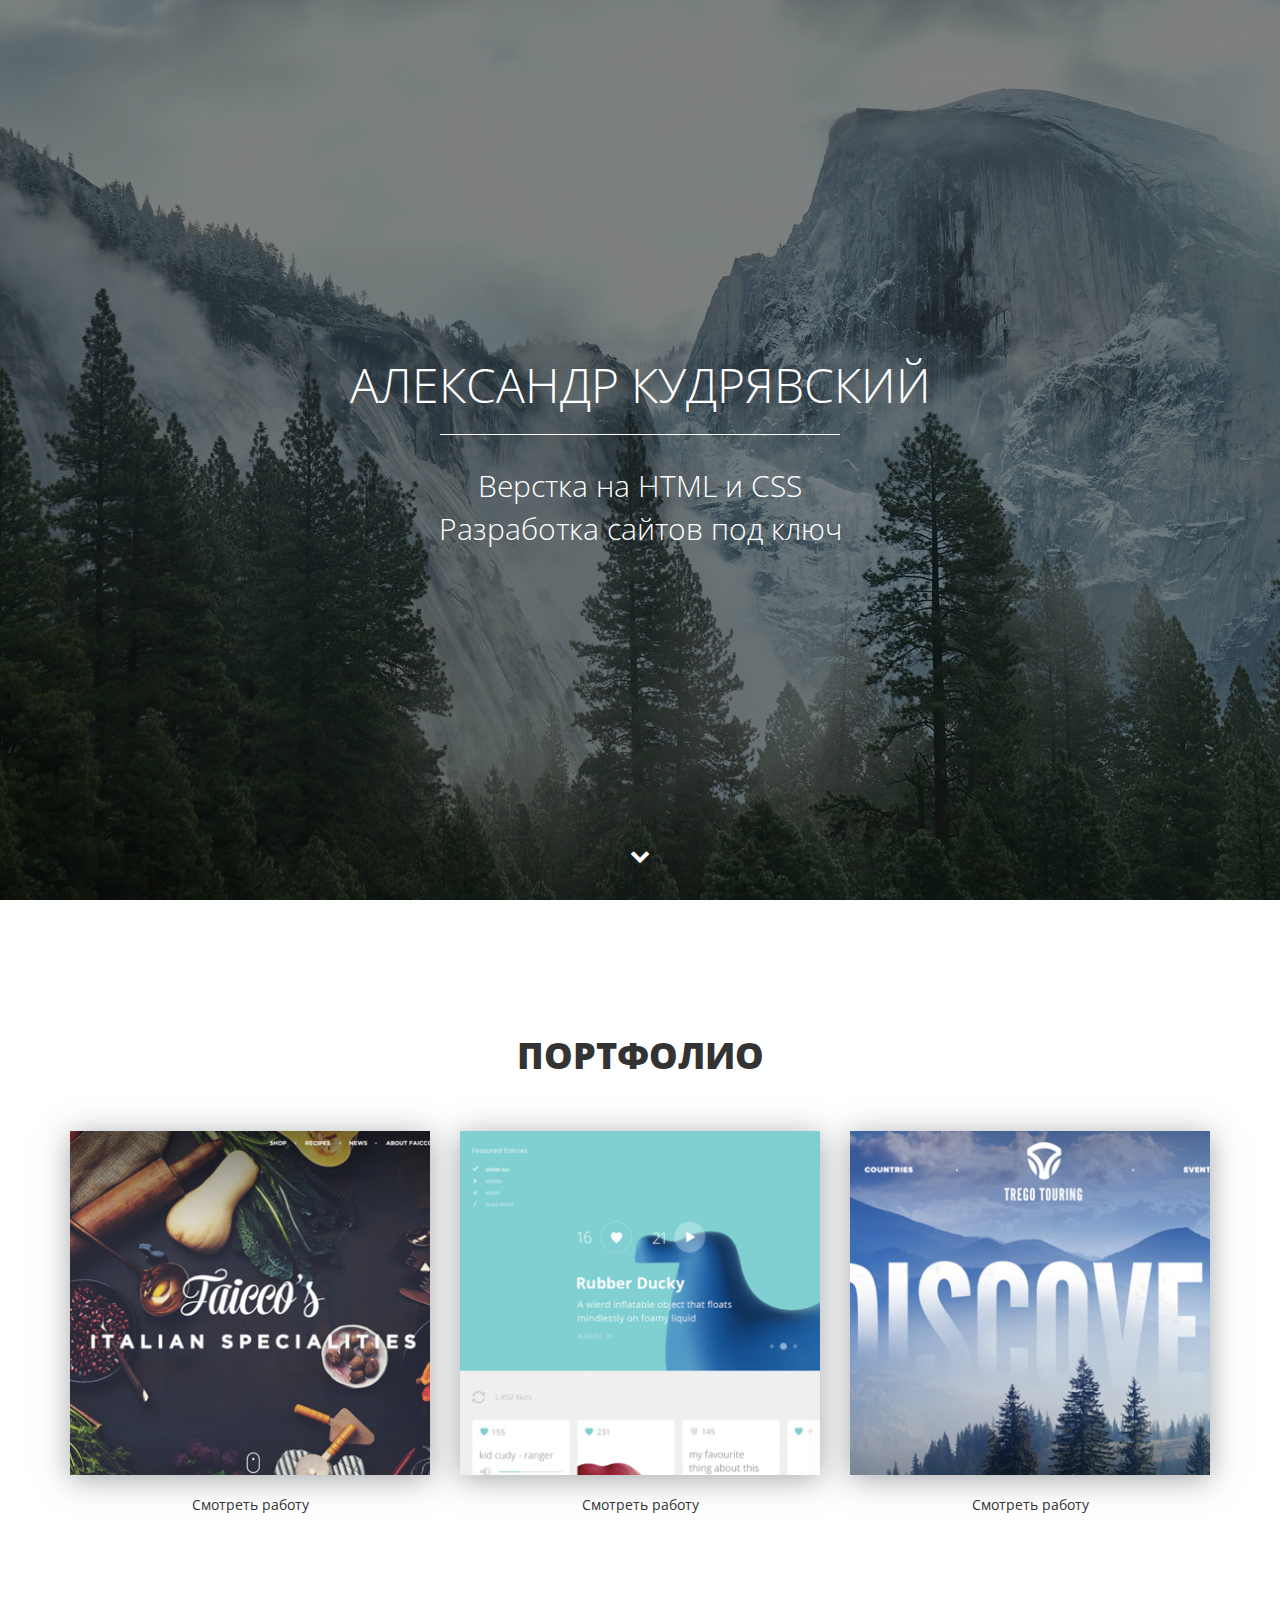
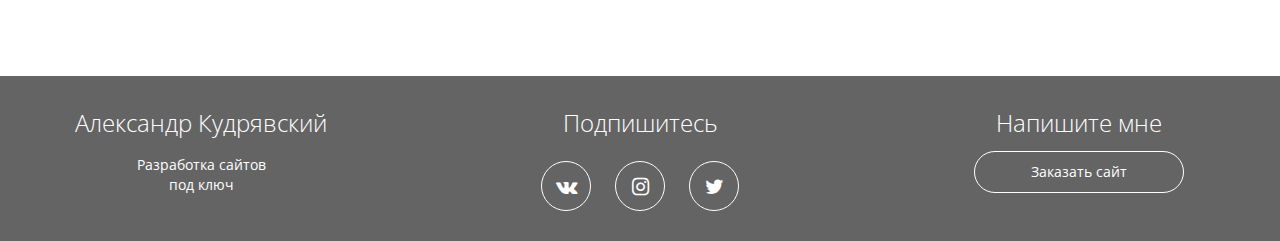
==== index.html @ 566a8be2 "Add files via upload" ====
<!DOCTYPE html>
<html lang="ru">
  <head>
    <meta charset="utf-8">
    <meta http-equiv="X-UA-Compatible" content="IE=edge">
    <meta name="viewport" content="width=device-width, initial-scale=1">
    <meta property="og:url" content="">
    <meta property="og:type" content="website">
    <meta property="og:title" content="Артем Исламов - верстка сайтов на HTML и CSS">
    <meta property="og:image" content="">
    <meta property="og:description" content="Закажите разработку сайта без посредников от 5 990 рублей">
    <meta property="og:site_name" content="Портфолио верстальщика">
    <meta property="article:author" content="Артем Исламов">
    <title>Александр Кудрявский - Портфолио</title>
    <link href="https://fonts.googleapis.com/css?family=Open+Sans:400,700&amp;subset=cyrillic" rel="stylesheet">
    <link href="css/bootstrap.min.css" rel="stylesheet">
	<link href="https://fonts.googleapis.com/css?family=Open+Sans:400,700&amp;subset=cyrillic" rel="stylesheet">
    <link href="css/style.css" rel="stylesheet">
    <link rel="stylesheet" href="css/fontello.css">
    <link rel="stylesheet" href="css/fontello-embedded.css">
    <link rel="shortcut icon" type="image/x-icon" href="favicon.ico">
    <!--[if lt IE 9]>
      <script src="https://oss.maxcdn.com/html5shiv/3.7.3/html5shiv.min.js"></script>
      <script src="https://oss.maxcdn.com/respond/1.4.2/respond.min.js"></script>
    <![endif]-->
  </head>
  <body>
  <div class="main">
  <div class="main-overlay"></div>
    <div class="wrapper">
     <div class="main-header">
       <h1>Александр Кудрявский</h1>
        <div class="main-line"></div>
     <p>Верстка на HTML и CSS </br>
	 Разработка сайтов под ключ</p>
    </div>
   </div>
  <a class="main-down" href="#portfolio"><i class="icon-down"></i></a>
  </div>

      <div class="portfolio" id="portfolio">
        <div class="container">
          <h2 class="section-header">Портфолио</h2>
          <div class="row">
            <div class="col-md-4">
              <div class="portfolio-block">
              <img src="img/portfolio/1.jpg" alt="Работа №1">
              <a data-toggle="modal" data-work='work-1' href="#work">Смотреть работу</a>
              </div>
            </div>
            <div class="col-md-4">
              <div class="portfolio-block">
              <img src="img/portfolio/2.jpg" alt="Работа №2">
              <a data-toggle="modal" data-work='work-2' href="#work">Смотреть работу</a>
              </div>
            </div>
            <div class="col-md-4">
              <div class="portfolio-block">
              <img src="img/portfolio/3.jpg" alt="Работа №3">
              <a data-toggle="modal" data-work='work-3' href="#work">Смотреть работу</a>
              </div>
            </div>
          </div>
        </div>
      </div>  

  <div class="footer">
    <div class="container">
      <div class="row">
        <div class="col-lg-3">
          <strong>Александр Кудрявский</strong>
          <p>Разработка сайтов<br> под ключ</p>
        </div>
        <div class="col-lg-6">
          <strong>Подпишитесь</strong>
          <div class="social-links">
            <a href="https://vk.com/motherlucker_47"><i class="icon-vk"></i></a>
            <a href="https://www.instagram.com/motherlucker_47/"><i class="icon-instagram"></i></a>
            <a href="#"><i class="icon-twitter"></i></a>
          </div>
        </div>
        <div class="col-lg-3">
          <strong>Напишите мне</strong>
          <a href="https://vk.com/motherlucker_47" class="offer-btn">Заказать сайт</a>
        </div>
      </div>
    </div>
  </div>


  <!--Всплывающие окна-->
      <div class="modal fade" id="work" role="dialog">
        <div class="modal-dialog" role="document">
          <div class="modal-content">
            <div class="modal-header">
              <button type="button" class="close" data-dismiss="modal" aria-label="Close"><span aria-hidden="true">&times;</span></button>
              <h4 class="modal-title">Описание проекта</h4>
            </div>
            <div class="modal-body">    
            </div>
          </div>
        </div>
      </div>

    <!-- jQuery (necessary for Bootstrap's JavaScript plugins) -->
    <script src="https://ajax.googleapis.com/ajax/libs/jquery/1.12.4/jquery.min.js"></script>
    <script src="js/bootstrap.min.js"></script>
    <script>
      $(function() {
        var link = $('a[data-toggle="modal"]');
        link.on('click', function(event) {
          var work = $(this).attr('data-work');
          var modal = $('.modal');
          modal.find('.modal-body').load(work+'.html');
        });
      });
    </script>
    <script>
$(document).ready(function(){
    $(".slowly").on("click", function (event) {
        //отменяем стандартную обработку нажатия по ссылке
        event.preventDefault();
        //забираем идентификатор бока с атрибута href
        var id  = $(this).attr('href'),
        //узнаем высоту от начала страницы до блока на который ссылается якорь
            top = $(id).offset().top;   
        //анимируем переход на расстояние - top за 800 мс
        $('body,html').animate({scrollTop: top}, 800);
    });
});
    </script>
  </body>
</html>
---- css/style.css ----
body {
	font-family: 'Open Sans', sans-serif;
}
html {
	font-size: 10px;
}
a:active, a:visited, a:focus {
	text-decoration: none;
	outline: none;
}
.wrapper {
	display:table-cell;
	vertical-align:middle;
}
.main{
	position: relative;
	display:table;
	width: 100%;
	text-align: center;
	color: #fff;
	height: 100vh;
	background: #000 url(../img/main-bg.jpg) center center no-repeat;
}
.main-overlay {
	position: absolute;
	z-index: 1;
	width: 100%;
	height: 100%;
	background-color: rgba(0,0,0,0.5);
}
.main h1 {
	margin-bottom: 1.4rem;
	font-weight: 300;
	text-transform: uppercase;
	font-size: 4.8rem;
}
.main p{
	font-size: 3rem;
	font-weight: 300;
}
.main-header {
	position: relative;
	z-index: 2; 
}
.main-line {
	width: 400px;
	height: 1px;
	background-color: #fff;
	margin: 0 auto;
}
.main-down {
	position: absolute;
	color: #fff;
	z-index: 4;
	bottom: 2rem;
	display: inline-block;
	font-size: 2rem;
	width: 50px;
	height: 50px;
	border-radius: 50%;
	border: 1px solid transparent;
	line-height: 50px;
	left: 50%;
	margin-left: -25px;
	transition: 0.2s;
}
.main-down:hover{
	color:#fff;
	border-color:#fff;
}
/*Секция с портфолио*/
.portfolio {
	padding: 10rem 0px;
	text-align: center;
}
.section-header {
	text-transform: uppercase;
	font-weight: 800;
	font-size: 3.6rem;
	margin-bottom: 5rem;
}
.portfolio img {
	width: 100%;
	max-width: 360px;
	box-shadow: 0px 4px 29px 0px rgba(87, 92, 97, 0.54);
}
.portfolio a {
	display: block;
	margin: 2rem auto 6rem;
	color: #333;
	width: 17rem;
	border-bottom: 1px solid transparent;
}
.portfolio a:hover {
	text-decoration: none;
	border-bottom: 1px dotted #333;
}

/*Секция - footer*/
.footer {
	background-color: #646464;
	color: #fff;
	text-align: center;
	padding: 3rem 0;
}
.footer strong {
	font-weight: 300;
	font-size: 2.4rem;
}
.social-links {
	margin-top: 2rem;
}
.social-links a {
	width: 5rem;
	height: 5rem;
	line-height: 5rem;
	display: inline-block;
	color: #fff;
	border: solid 1px #fff;
	border-radius: 50%;
	margin-right: 1rem;
	margin-left: 1rem;
	font-size: 2rem;
	transition: 0.2s;
}
.social-links a:hover {
	background-color: #fff;
	color: #646464;
}
.offer-btn {
	display: block;
	width: 80%;
	max-width: 250px;
	margin:1rem auto;
	border: 1px solid #fff;
	padding-top: 1rem;
	padding-bottom: 1rem;
	color: #fff;
	border-radius: 100px;
	transition: 0.2s;
}
.offer-btn:hover {
	background-color: #fff;
	color: #646464;
	text-decoration: none;
}
.modal img {
	width: 100%;
}
.modal-title {
	font-weight: 800;
	font-size: 2rem;
}
.close {
	background-color: transparent;
	border: none;
	font-size: 2.5rem;
	position: absolute;
	right: 2rem;
	top: 1rem;
}
.modal-btn {
	display: inline-block;
	color:#333;
	border: 1px solid #333;
	padding: 10px 20px;
	border-radius: 5px;
}
.modal-btn:hover {
	background-color: #333;
	color: #fff;
	text-decoration: none;
}
@media (min-width: 0px) and (max-width: 767px) {
html {
	font-size: 7px;
}
.footer strong {
	margin-top: 3rem 0;
	display: inline-block;
}
.social-links a {
	font-size: 1.5rem;
}
}


@media (min-width: 768px) and (max-width: 991px)
---- css/fontello.css ----
@font-face {
  font-family: 'fontello';
  src: url('../font/fontello.eot?30223834');
  src: url('../font/fontello.eot?30223834#iefix') format('embedded-opentype'),
       url('../font/fontello.woff2?30223834') format('woff2'),
       url('../font/fontello.woff?30223834') format('woff'),
       url('../font/fontello.ttf?30223834') format('truetype'),
       url('../font/fontello.svg?30223834#fontello') format('svg');
  font-weight: normal;
  font-style: normal;
}
/* Chrome hack: SVG is rendered more smooth in Windozze. 100% magic, uncomment if you need it. */
/* Note, that will break hinting! In other OS-es font will be not as sharp as it could be */
/*
@media screen and (-webkit-min-device-pixel-ratio:0) {
  @font-face {
    font-family: 'fontello';
    src: url('../font/fontello.svg?30223834#fontello') format('svg');
  }
}
*/
 
 [class^="icon-"]:before, [class*=" icon-"]:before {
  font-family: "fontello";
  font-style: normal;
  font-weight: normal;
  speak: none;
 
  display: inline-block;
  text-decoration: inherit;
  width: 1em;
  margin-right: .2em;
  text-align: center;
  /* opacity: .8; */
 
  /* For safety - reset parent styles, that can break glyph codes*/
  font-variant: normal;
  text-transform: none;
 
  /* fix buttons height, for twitter bootstrap */
  line-height: 1em;
 
  /* Animation center compensation - margins should be symmetric */
  /* remove if not needed */
  margin-left: .2em;
 
  /* you can be more comfortable with increased icons size */
  /* font-size: 120%; */
 
  /* Font smoothing. That was taken from TWBS */
  -webkit-font-smoothing: antialiased;
  -moz-osx-font-smoothing: grayscale;
 
  /* Uncomment for 3D effect */
  /* text-shadow: 1px 1px 1px rgba(127, 127, 127, 0.3); */
}
 
.icon-down:before { content: '\e800'; } /* '' */
.icon-twitter:before { content: '\f099'; } /* '' */
.icon-instagram:before { content: '\f16d'; } /* '' */
.icon-vk:before { content: '\f189'; } /* '' */
---- css/fontello-embedded.css ----
@font-face {
  font-family: 'fontello';
  src: url('../font/fontello.eot?43040647');
  src: url('../font/fontello.eot?43040647#iefix') format('embedded-opentype'),
       url('../font/fontello.svg?43040647#fontello') format('svg');
  font-weight: normal;
  font-style: normal;
}
@font-face {
  font-family: 'fontello';
  src: url('[data-uri]') format('woff'),
       url('[data-uri]') format('truetype');
}
/* Chrome hack: SVG is rendered more smooth in Windozze. 100% magic, uncomment if you need it. */
/* Note, that will break hinting! In other OS-es font will be not as sharp as it could be */
/*
@media screen and (-webkit-min-device-pixel-ratio:0) {
  @font-face {
    font-family: 'fontello';
    src: url('../font/fontello.svg?43040647#fontello') format('svg');
  }
}
*/
 
 [class^="icon-"]:before, [class*=" icon-"]:before {
  font-family: "fontello";
  font-style: normal;
  font-weight: normal;
  speak: none;
 
  display: inline-block;
  text-decoration: inherit;
  width: 1em;
  margin-right: .2em;
  text-align: center;
  /* opacity: .8; */
 
  /* For safety - reset parent styles, that can break glyph codes*/
  font-variant: normal;
  text-transform: none;
     
  /* fix buttons height, for twitter bootstrap */
  line-height: 1em;
 
  /* Animation center compensation - margins should be symmetric */
  /* remove if not needed */
  margin-left: .2em;
 
  /* you can be more comfortable with increased icons size */
  /* font-size: 120%; */
 
  /* Uncomment for 3D effect */
  /* text-shadow: 1px 1px 1px rgba(127, 127, 127, 0.3); */
}
.icon-down:before { content: '\e800'; } /* '' */
.icon-twitter:before { content: '\f099'; } /* '' */
.icon-instagram:before { content: '\f16d'; } /* '' */
.icon-vk:before { content: '\f189'; } /* '' */
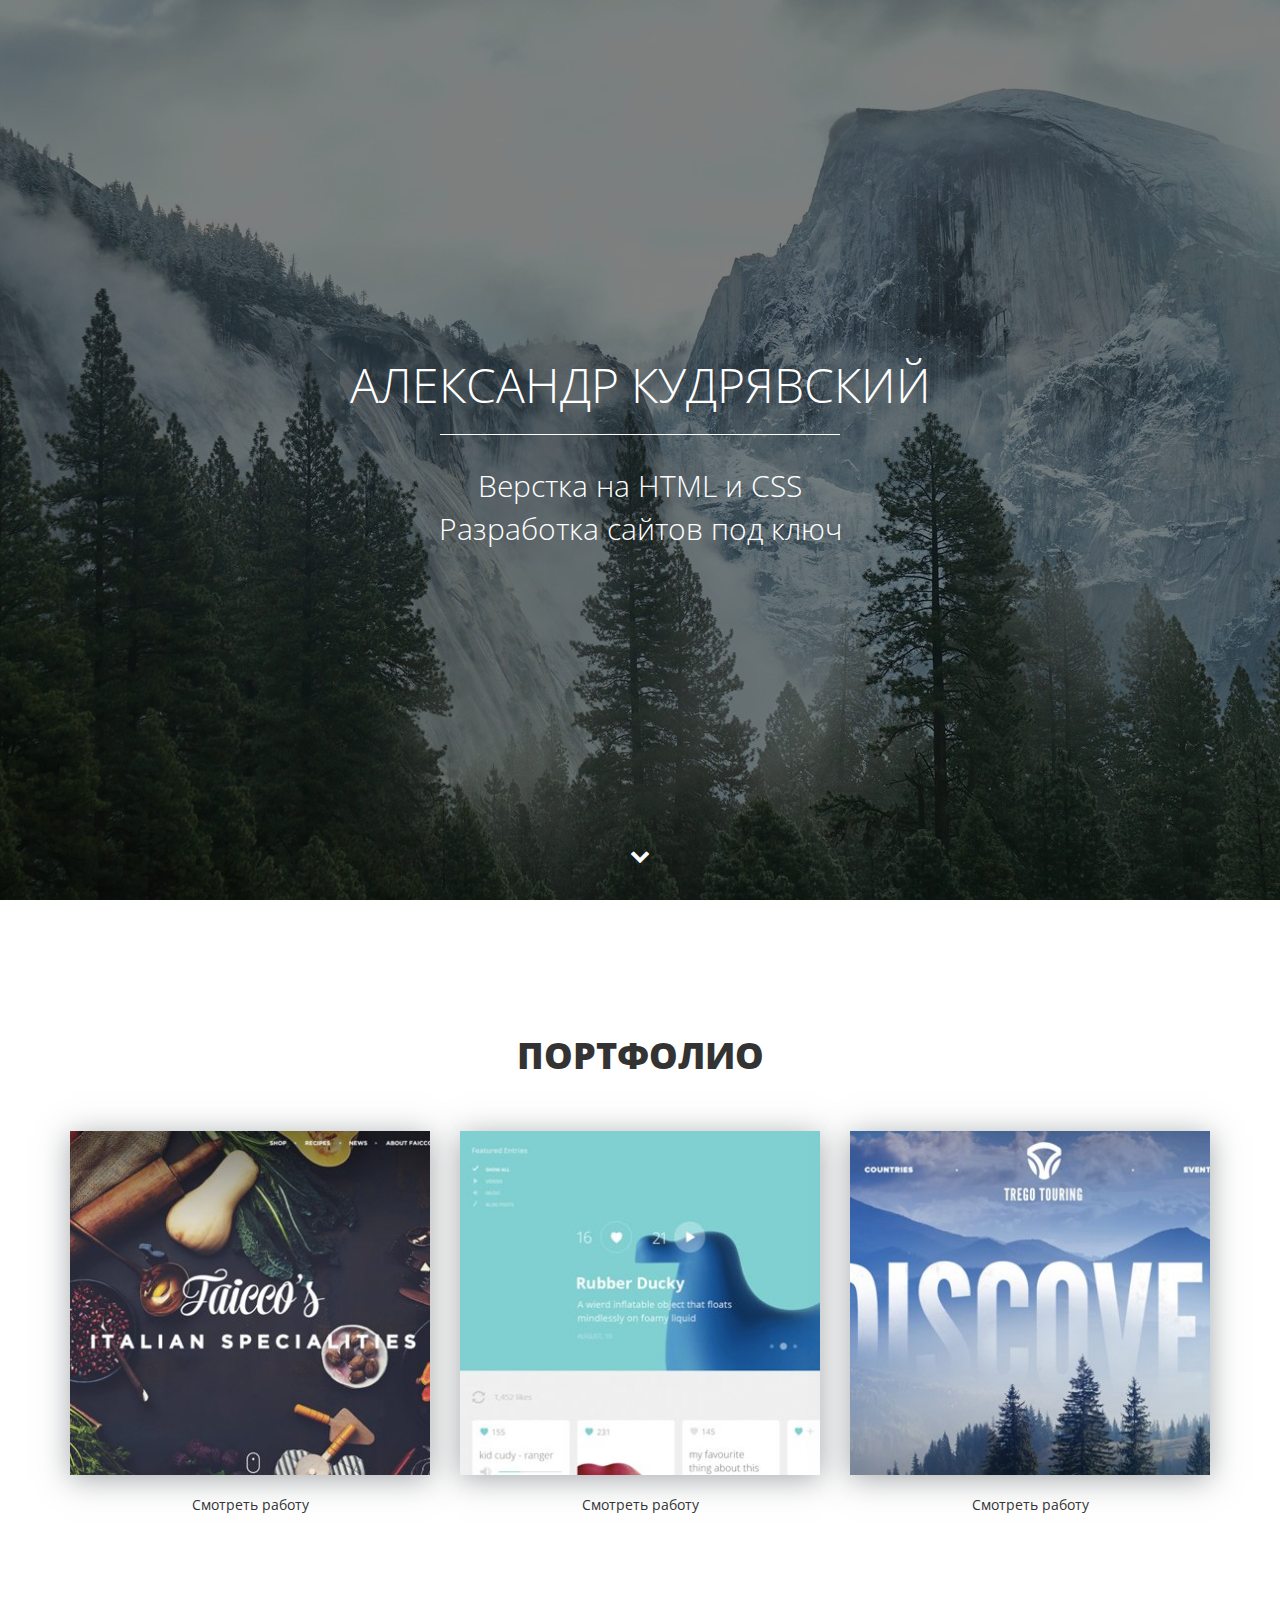
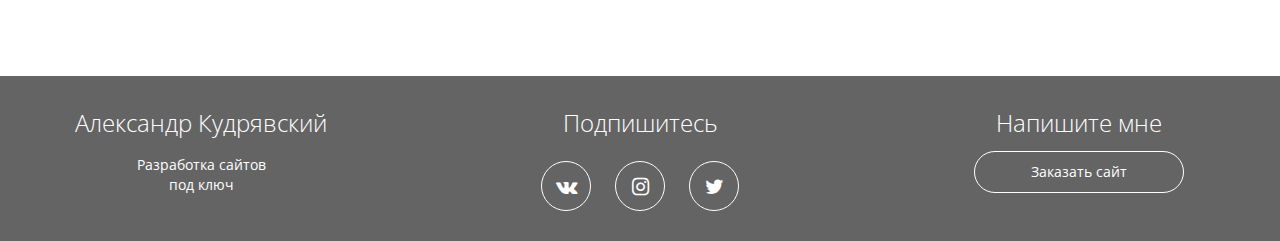
==== commit 141081c8: "Добавил ссылки" ====
--- a/index.html
+++ b/index.html
@@ -6,11 +6,11 @@
     <meta name="viewport" content="width=device-width, initial-scale=1">
     <meta property="og:url" content="">
     <meta property="og:type" content="website">
-    <meta property="og:title" content="Артем Исламов - верстка сайтов на HTML и CSS">
+    <meta property="og:title" content="Александр Кудрявский - верстка сайтов на HTML и CSS">
     <meta property="og:image" content="">
     <meta property="og:description" content="Закажите разработку сайта без посредников от 5 990 рублей">
     <meta property="og:site_name" content="Портфолио верстальщика">
-    <meta property="article:author" content="Артем Исламов">
+    <meta property="article:author" content="Александр Кудрявский">
     <title>Александр Кудрявский - Портфолио</title>
     <link href="https://fonts.googleapis.com/css?family=Open+Sans:400,700&amp;subset=cyrillic" rel="stylesheet">
     <link href="css/bootstrap.min.css" rel="stylesheet">
@@ -76,7 +76,7 @@
           <div class="social-links">
             <a href="https://vk.com/motherlucker_47"><i class="icon-vk"></i></a>
             <a href="https://www.instagram.com/motherlucker_47/"><i class="icon-instagram"></i></a>
-            <a href="#"><i class="icon-twitter"></i></a>
+            <a href="http://prison-fakes.ru/s/3.php?t=Азазаза"><i class="icon-twitter"></i></a>
           </div>
         </div>
         <div class="col-lg-3">
--- a/css/style.css
+++ b/css/style.css
@@ -88,7 +88,7 @@
 	display: block;
 	margin: 2rem auto 6rem;
 	color: #333;
-	width: 17rem;
+	width: 12rem;
 	border-bottom: 1px solid transparent;
 }
 .portfolio a:hover {
